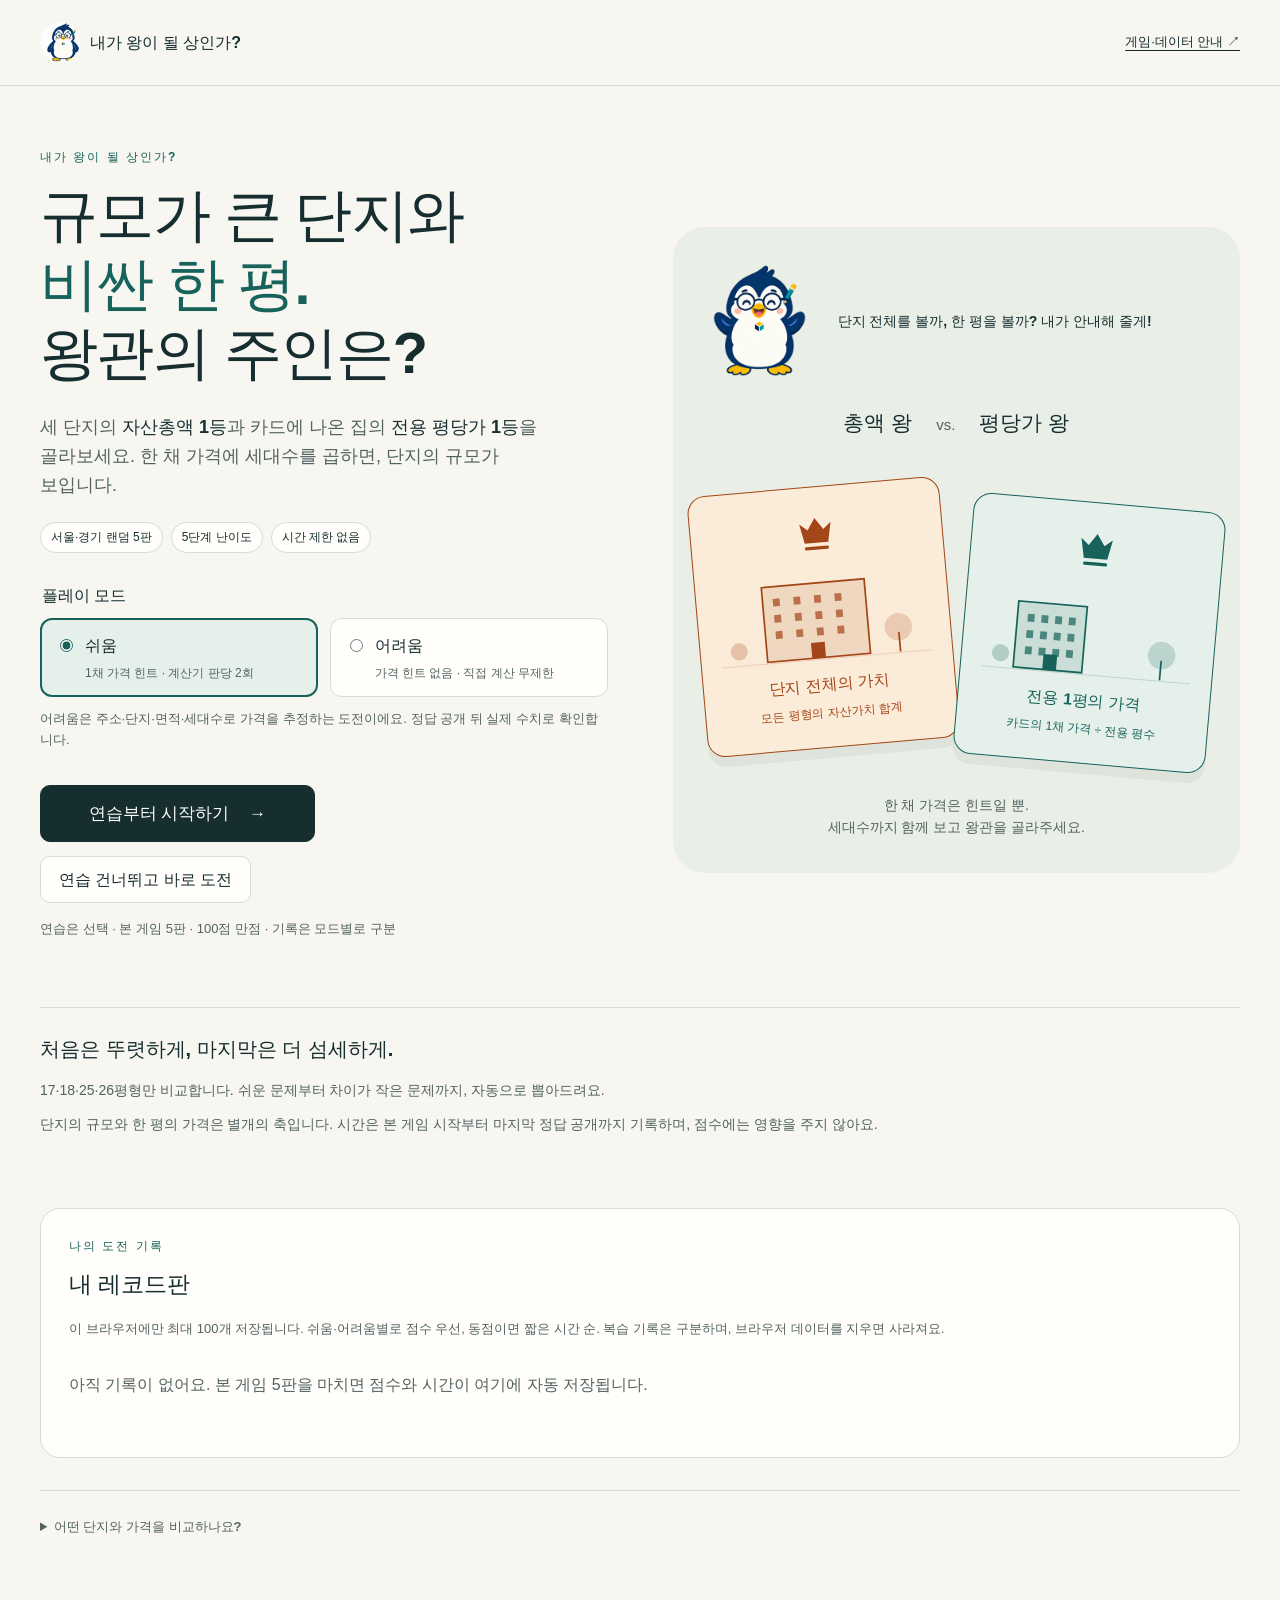
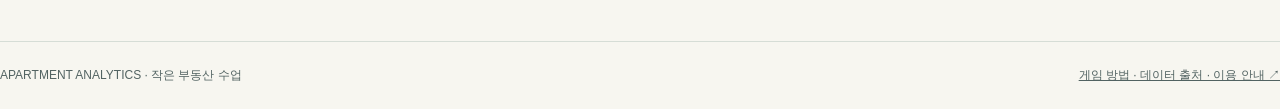
==== index.html @ 2d5c14f1 "initial commit" ====
<!doctype html>
<html lang="ko">
<head>
  <meta charset="UTF-8">
  <meta name="viewport" content="width=device-width, initial-scale=1">
  <meta name="theme-color" content="#172e31">
  <title>내가 왕이 될 상인가?</title>
  <link rel="icon" href="data:,">
  <link rel="stylesheet" href="./style.css">
</head>
<body>
  <a class="skip" href="#main">게임으로 건너뛰기</a>
  <header class="site-header"><a class="brand" href="./"><span class="brand-mascot" aria-hidden="true"></span> 내가 왕이 될 상인가?</a><a class="guide-link" href="./about.html" target="_blank" rel="noopener">게임·데이터 안내 ↗</a></header>
  <main id="main" tabindex="-1"><p role="status">문제 팩을 확인하고 있어요…</p></main>
  <footer class="site-footer"><span>APARTMENT ANALYTICS · 작은 부동산 수업</span><a href="./about.html" target="_blank" rel="noopener">게임 방법 · 데이터 출처 · 이용 안내 ↗</a></footer>
  <noscript>이 게임에는 JavaScript가 필요합니다.</noscript>
  <script type="module" src="./app.mjs"></script>
</body>
</html>
---- style.css ----
:root{--ink:#172e31;--muted:#526362;--paper:#f7f6f0;--card:#fffefa;--line:#d6ddd6;--orange:#a44718;--orange-bg:#fbecd9;--teal:#17635b;--teal-bg:#e4f0e9;--focus:#165cba;--wrong:#9e321e;--radius:18px;font-family:Arial,"Apple SD Gothic Neo","Malgun Gothic",sans-serif;color:var(--ink);background:var(--paper);font-synthesis:none}
*{box-sizing:border-box}body{margin:0;font-size:16px;line-height:1.6}button,input,select{font:inherit}button,a,input,select{touch-action:manipulation}button{cursor:pointer;border:1px solid var(--line);background:var(--card);color:var(--ink);min-height:46px;padding:10px 18px;border-radius:10px;font-weight:700;transition:background .16s,border-color .16s}button:hover:not(:disabled){background:#e9ede5;border-color:var(--ink)}button:disabled{cursor:default;background:#e6e9e3;color:#65706a}a{color:inherit}button:focus-visible,a:focus-visible,input:focus-visible,select:focus-visible,summary:focus-visible,[tabindex]:focus-visible{outline:3px solid var(--focus);outline-offset:4px}h1,h2,h3,p{margin-top:0}h1,h2,h3{line-height:1.3;word-break:keep-all}h1{letter-spacing:-1.6px}h2{font-size:23px}h3{font-size:18px}p{margin-bottom:12px}strong,dd,.final-score{font-variant-numeric:tabular-nums}.small{font-size:13px;color:var(--muted);line-height:1.6}.eyebrow{font-size:12px;letter-spacing:2px;font-weight:800;color:var(--teal);margin-bottom:14px}.skip{position:absolute;top:-100px;left:16px;z-index:5;background:var(--card);padding:12px}.skip:focus{top:10px}.site-header{max-width:1440px;margin:auto;padding:22px 40px;border-bottom:1px solid var(--line);display:flex;align-items:center;justify-content:space-between}.brand{display:flex;align-items:center;gap:10px;font-weight:800;text-decoration:none}.brand-mark{display:grid;place-items:center;width:34px;height:34px;background:var(--ink);color:var(--card);border-radius:9px}.edition{font-size:12px;letter-spacing:1.5px;color:var(--muted);font-weight:400}.header-note{color:var(--muted);font-size:13px}main{max-width:1360px;margin:0 auto;padding:40px}.site-footer{max-width:1280px;margin:30px auto 0;padding:24px 0;border-top:1px solid var(--line);display:flex;justify-content:space-between;color:var(--muted);font-size:12px;gap:16px}.primary{background:var(--ink);color:var(--card);border-color:var(--ink);padding:14px 24px}.primary:hover:not(:disabled){background:#295251;color:white}.primary span{margin-left:15px}.intro{display:grid;grid-template-columns:1fr 1fr;align-items:center;gap:65px;padding:22px 0 55px}.intro h1{font-size:clamp(38px,4.5vw,62px);line-height:1.2;margin-bottom:25px}.intro h1 span,.summary h1 span{color:var(--teal)}.lead{font-size:18px;max-width:520px;color:var(--muted);word-break:keep-all}.lead strong{color:var(--ink)}.pills{display:flex;gap:8px;flex-wrap:wrap;margin:22px 0 30px}.pills span{border:1px solid var(--line);border-radius:99px;font-size:12px;padding:5px 10px;background:var(--card)}.start{font-size:17px;margin-bottom:12px;min-width:275px}.intro-art{padding:32px 24px 22px;background:#e9eee6;border-radius:32px;text-align:center;position:relative}.art-heading{font-weight:800;font-size:21px}.art-heading span{padding:0 18px;color:var(--muted);font-size:15px;font-weight:400}.demo-cards{display:flex;gap:14px;align-items:center;margin:30px 0}.demo{flex:1;min-width:0;border-radius:18px;padding:24px 5px;box-shadow:0 10px 0 #172e310d}.demo:first-child{transform:rotate(-5deg)}.demo:last-child{transform:rotate(5deg);margin-top:32px}.total{--accent:var(--orange);--tint:var(--orange-bg)}.unit{--accent:var(--teal);--tint:var(--teal-bg)}.demo{background:var(--tint);color:var(--accent);border:1px solid currentColor}.crown{display:inline-flex;width:26px;height:26px;color:var(--accent)}.demo .crown{width:42px;height:42px}.crown svg{width:100%;height:100%}.demo b,.demo>span:not(.crown){display:block}.demo>span:not(.crown){font-size:12px;margin-top:6px}.house-art{width:100%;display:block}.intro-art>p{font-size:14px;color:var(--muted)}.intro-bottom{display:grid;grid-template-columns:1fr 370px;gap:32px;border-top:1px solid var(--line);padding:28px 0}.intro-bottom h2{font-size:20px}.intro-bottom p{font-size:14px;color:var(--muted)}label{cursor:pointer}.seed-row{display:flex;gap:8px}.seed-row input{width:100%;min-width:0}#seed-form label{display:block;font-size:14px;margin-bottom:8px}#seed-form label span{margin-left:12px}#seed-status{min-height:22px;margin:4px 0 0}.source{font-size:13px;color:var(--muted);border-top:1px solid var(--line);padding:18px 0}.source p{max-width:950px;margin:12px 0}.source summary,.round-review summary{cursor:pointer;min-height:44px;padding:8px 0;font-weight:700}.round-top{display:flex;justify-content:space-between;gap:24px;margin-bottom:22px}.round-top h1{font-size:30px;letter-spacing:-1px;margin-bottom:12px}.round-top .eyebrow{margin-bottom:8px}.round-top p:not(.eyebrow){color:var(--muted);font-size:14px}.basis{background:white;border:1px solid var(--line);padding:4px 8px;margin-left:8px;border-radius:6px;font-size:12px;white-space:nowrap}.progress-info{text-align:right;flex:none}.progress-info strong{display:block;font-size:25px}.progress-info>span{font-size:13px;color:var(--muted)}.progress-dots{display:flex;gap:5px;margin-top:10px}.progress-dots i{height:5px;width:24px;background:#d6ded6;border-radius:5px}.progress-dots i.filled{background:var(--teal)}.workspace{display:grid;grid-template-columns:minmax(0,1fr) 280px;align-items:start;gap:24px}.play-area{min-width:0}.steps{display:flex;gap:10px;font-size:12px;color:var(--muted);margin-bottom:20px}.steps span{padding:5px 12px;border:1px solid var(--line);border-radius:99px}.steps [aria-current]{color:var(--card);background:var(--ink);border-color:var(--ink)}.practice-note{padding:12px 16px;border-left:3px solid var(--teal);background:var(--teal-bg);font-size:14px;margin-bottom:20px}.cards{display:grid;grid-template-columns:repeat(3,minmax(0,1fr));gap:14px}.home-card{border:1px solid var(--line);border-radius:var(--radius);overflow:hidden;background:var(--card)}.home-art{position:relative;height:112px;overflow:hidden;background:#eceee5;color:#607052}.tone-1{background:#e6eeee;color:#4b6b6a}.tone-2{background:#f2e9dd;color:#7c664b}.home-art .house-art{height:112px}.letter{position:absolute;top:12px;left:14px;display:grid;place-items:center;width:28px;height:28px;background:var(--card);border-radius:8px;font-weight:800;font-size:14px;color:var(--ink)}.home-body{padding:18px}.address{font-size:12px;color:var(--muted);margin-bottom:5px}.home-body h3{font-size:16px;min-height:42px;margin-bottom:7px;overflow-wrap:anywhere}.metadata{font-size:11px;min-height:35px;margin:0}.home-body dl{margin:14px 0 0;padding-top:14px;border-top:1px solid var(--line)}dt{font-size:12px;color:var(--muted)}dd{margin:0;font-weight:800;font-size:23px;letter-spacing:-.8px;overflow-wrap:anywhere}.area-line{display:flex;align-items:center;justify-content:space-between;gap:8px;margin-top:12px}.area-line dd{font-size:17px;letter-spacing:-.5px}.home-body>p.small{font-size:11px;text-align:right;margin:2px 0 18px}.load-calc{width:100%;padding:8px 3px;font-size:12px;min-height:44px;background:transparent;border-color:var(--line)}.load-calc span{margin-left:6px}.answer-section{margin-top:25px}.choice-group{border:0;padding:0;margin:0 0 23px;min-width:0}.choice-group legend{display:flex;align-items:center;gap:8px;font-size:18px;font-weight:800;padding:0;color:var(--accent)}.points{font-weight:400;color:var(--muted);font-size:12px;margin-left:4px}.choice-group>p{font-size:13px;color:var(--muted);margin:5px 0 9px}.choice-options{display:grid;grid-template-columns:repeat(3,minmax(0,1fr));gap:10px}.choice-options label{position:relative}.choice-options input{position:absolute;opacity:0;width:1px;height:1px}.choice-options label>span{display:block;border:1px solid #82918a;border-radius:10px;background:var(--card);padding:10px 12px;font-weight:800;min-height:66px}.choice-options small{display:block;font-size:11px;font-weight:400;white-space:nowrap;overflow:hidden;text-overflow:ellipsis}.choice-options input:checked+span{border:2px solid var(--accent);background:var(--tint);color:var(--accent);padding:9px 11px}.choice-options input:checked+span:after{content:'선택됨';position:absolute;right:10px;top:12px;font-size:10px}.choice-options input:focus-visible+span{outline:3px solid var(--focus);outline-offset:4px}.choice-options input:disabled+span{cursor:default}.choice-options label:hover:has(input:not(:disabled))>span{background:var(--tint)}.reason-group{padding:18px;border:1px solid var(--line);border-radius:12px;margin:0 0 24px;background:var(--card);min-width:0}.reason-group legend{font-size:15px;font-weight:700}.reason-group label{display:flex;align-items:center;gap:10px;min-height:46px;padding:8px;border-radius:8px;font-size:14px}.reason-group label:has(input:checked){background:var(--teal-bg)}.reason-group input{accent-color:var(--teal);width:18px;height:18px;flex:none}.action-bar{display:flex;align-items:center;justify-content:space-between;gap:16px;border-top:1px solid var(--line);padding-top:20px}.action-bar p{margin:0;font-size:13px;max-width:320px}.action-bar button{flex:none}.calculator{background:#edf1e9;border:1px solid #cad3c5;border-radius:var(--radius);padding:22px;position:sticky;top:20px}.calc-head{display:flex;justify-content:space-between;gap:8px;align-items:start}.calc-head .eyebrow{font-size:9px;letter-spacing:1.5px}.free{font-size:10px;padding:2px 6px;background:white;border-radius:4px;white-space:nowrap;color:var(--teal)}.calculator h2{font-size:22px;margin-bottom:10px}.calculator>p{font-size:13px;color:var(--muted)}#calc-form{margin-top:20px}#calc-form label{font-size:12px;font-weight:700;display:block;margin-bottom:6px}.input-row{display:flex;gap:6px}input:not([type=radio]),select{background:var(--card);border:1px solid #849187;border-radius:8px;color:var(--ink);padding:10px;min-height:46px}#calc-form input{width:100%;min-width:0;font-variant-numeric:tabular-nums;font-size:16px}.input-row select{width:76px;flex:none;font-size:13px;padding:7px}.divide{text-align:center;color:var(--muted);line-height:1.2;margin:8px 0;font-size:22px}.calc-button{background:var(--card);width:100%;margin:16px 0 12px}output{display:block;font-size:12px;min-height:74px;background:var(--card);border-radius:8px;padding:12px;overflow-wrap:anywhere}output strong{display:block;font-size:19px;color:var(--teal)}output small{font-size:11px}output span{display:block;margin-top:5px;font-size:11px}.formula{display:flex;flex-direction:column;gap:4px;font-size:11px;margin:18px 0;padding-top:18px;border-top:1px solid #c8d2c3}.calculator>p.small{font-size:11px;margin-bottom:0}.keyboard-note{font-size:12px;color:var(--muted);margin:25px 0}.result{background:var(--card);border:1px solid var(--line);padding:24px;border-radius:var(--radius);margin-bottom:24px}.result-heading{display:flex;align-items:center;justify-content:space-between;gap:15px}.result-heading .eyebrow{margin-bottom:8px}.result-heading h2{font-size:22px}.round-score{font-size:32px;color:var(--teal);white-space:nowrap}.round-score small{font-size:12px;color:var(--muted);font-weight:400}.explanation{background:var(--teal-bg);padding:16px;border-radius:8px;font-size:16px;font-weight:700;word-break:keep-all}.result-table-wrap{overflow:auto;margin:20px 0 8px}table{width:100%;border-collapse:collapse;font-size:13px}caption{text-align:left;font-size:12px;color:var(--muted);margin-bottom:10px}th,td{text-align:right;padding:12px 8px;border-bottom:1px solid var(--line);vertical-align:top;font-variant-numeric:tabular-nums}th{font-size:11px}th:first-child{text-align:left;max-width:150px}thead{background:var(--paper)}.winner{display:block;color:var(--accent);background:var(--tint);border-radius:5px;padding:3px 5px;font-weight:700;font-size:11px;white-space:nowrap;margin-top:6px}.score-line{display:grid;grid-template-columns:90px 95px 1fr;gap:8px;font-size:12px;padding:10px 0;border-bottom:1px solid var(--line)}.good{color:var(--teal)}.wrong{color:var(--wrong)}.reason-answer{font-size:13px;margin-top:14px}.learning{background:var(--orange-bg);padding:16px;border-radius:10px;margin-top:20px;font-size:13px}.learning h3{font-size:16px}.learning p:last-child{margin-bottom:0}.learning.success{background:var(--teal-bg)}.summary{max-width:900px;margin:25px auto 60px}.summary>h1{font-size:44px;letter-spacing:-1px}.summary .lead{max-width:none}.final-score{font-size:76px;font-weight:800;margin:26px 0;color:var(--teal);line-height:1.2;letter-spacing:-3px}.final-score>span{font-size:26px;font-weight:400;letter-spacing:0;color:var(--muted)}.stats{display:grid;grid-template-columns:repeat(3,1fr);gap:16px;margin-bottom:18px}.stats>div{padding:24px;border:1px solid var(--line);border-radius:14px;background:var(--card)}.stats span{display:block;color:var(--muted);font-size:13px}.stats strong{font-size:30px}.stats small{font-size:13px;font-weight:400}.review-box{background:var(--card);border:1px solid var(--line);padding:26px;margin:30px 0;border-radius:18px}.review-item{display:flex;gap:15px;padding:18px 0;border-bottom:1px solid var(--line)}.review-count{display:grid;place-items:center;flex:none;width:42px;height:42px;background:var(--orange-bg);color:var(--orange);font-size:13px;font-weight:700;border-radius:50%}.review-item h3{font-size:16px;margin-bottom:8px}.review-item p{font-size:14px;color:var(--muted);margin:0}.summary-actions{display:flex;gap:10px;flex-wrap:wrap;margin-top:25px}.review-box>p.small{margin-top:15px}.round-review{margin-bottom:25px}.round-review p{font-size:13px}
@media(min-width:1500px){main{padding-top:50px}.intro{padding-top:45px;padding-bottom:75px}}
@media(max-width:1100px){main{padding:30px 24px}.site-header{padding:18px 24px}.workspace{grid-template-columns:minmax(0,1fr) 250px;gap:18px}.home-body{padding:13px}dd{font-size:20px}.area-line{display:block}.intro{gap:30px}.site-footer{margin:30px 24px 0}.choice-options small{max-width:110px}.calculator{padding:17px}.action-bar{flex-direction:column;align-items:stretch}.action-bar p{max-width:none}.intro-art{padding:25px 15px}.demo b{font-size:14px}}
@media(max-width:850px){.intro{grid-template-columns:1fr;gap:36px}.intro-copy{max-width:580px}.intro-art{max-width:560px;width:100%;margin:auto}.intro h1{font-size:48px}.intro-bottom{grid-template-columns:1fr}.workspace{grid-template-columns:1fr}.calculator{position:static}.calculator form{display:grid;grid-template-columns:1fr 1fr;column-gap:20px}#calc-form label{grid-row:1}.input-row{grid-row:2}.divide{display:none}.calc-button{grid-column:1}output{grid-column:2;margin-top:16px}#calc-form label[for=calc-area]{grid-column:2}.formula{margin-bottom:10px}.area-line{display:flex}.action-bar{flex-direction:row;align-items:center}.home-body{padding:16px}.choice-options small{max-width:none}.site-footer{flex-direction:column}.progress-dots i{width:17px}}
@media(max-width:560px){main{padding:26px 16px}.site-header{padding:16px}.header-note{display:none}.intro{padding-top:0;gap:28px}.intro h1{font-size:42px}.lead{font-size:16px}.intro-art{padding:22px 14px}.demo{padding:20px 4px}.demo-cards{gap:12px;margin-top:18px}.intro-bottom{gap:16px}.round-top{gap:10px}.round-top h1{font-size:24px}.round-top p:not(.eyebrow){font-size:12px}.basis{display:block;width:fit-content;margin:8px 0 0}.progress-info strong{font-size:20px}.progress-info>span{font-size:11px}.progress-dots i{width:10px}.steps{gap:6px}.steps span{padding:5px 9px;font-size:11px}.cards{grid-template-columns:1fr;gap:12px}.home-card{display:grid;grid-template-columns:85px minmax(0,1fr)}.home-art{height:100%}.home-art .house-art{position:absolute;width:185px;max-width:none;left:-30px;top:60px}.letter{top:16px;left:18px}.home-body{padding:14px 16px}.home-body h3{min-height:0;font-size:17px;margin-bottom:6px}.metadata{min-height:0}.home-body dl{margin-top:8px;padding-top:8px;display:flex;gap:14px;align-items:end;justify-content:space-between}.area-line{display:block;margin:0}.area-line dd{font-size:16px}dd{font-size:21px}.home-body>p.small{margin-bottom:8px}.load-calc{min-height:44px;padding:6px}.choice-options{gap:8px}.choice-options label>span{padding:9px;min-height:69px}.choice-options input:checked+span{padding:8px}.choice-options small{white-space:normal;font-size:10px;line-height:1.4;margin-top:5px;max-width:none}.choice-options input:checked+span:after{font-size:9px;right:6px;top:12px}.choice-group legend{font-size:17px}.reason-group{padding:12px}.reason-group label{font-size:13px}.action-bar{flex-direction:column;align-items:stretch}.result{padding:16px}.result-heading{align-items:start}.result-heading h2{font-size:18px}.round-score{font-size:25px}.round-score small{display:block}.explanation{font-size:14px}table{min-width:470px}.score-line{grid-template-columns:85px 1fr}.score-line>span:last-child{grid-column:1/-1}.calculator form{display:block}.divide{display:block}#calc-form label[for=calc-area]{margin-top:12px}output{margin-top:0}.summary{margin-top:5px}.summary>h1{font-size:31px}.final-score{font-size:65px}.stats{gap:8px}.stats>div{padding:14px 9px}.stats span{font-size:11px}.stats strong{font-size:23px}.stats small{display:block}.review-box{padding:18px}.summary-actions{flex-direction:column}.review-item h3{font-size:15px}.site-footer{margin:16px}.keyboard-note{font-size:11px}}
.seed-row button{flex:none;white-space:nowrap}
@media(prefers-reduced-motion:reduce){*{transition:none!important;scroll-behavior:auto!important}}
/* Complex-scale clues and the two-operation workspace. */
.household-hint{display:flex;align-items:center;justify-content:space-between;gap:8px;padding:10px 12px;margin:10px 0;background:var(--orange-bg);border-radius:8px;color:var(--orange)}
.household-hint span{font-size:12px}.household-hint strong{font-size:19px;font-variant-numeric:tabular-nums}
.home-body .metadata{min-height:0;text-align:left;margin:0 0 8px;font-size:12px}
.intro-bottom{grid-template-columns:1fr}.stats{grid-template-columns:repeat(2,1fr)}
.calculator form{display:block}#calc-form label{margin-top:14px}.calculator output hr{border:0;border-top:1px solid var(--line);margin:12px 0}
.asset-evidence{margin:20px 0;border:1px solid var(--line);padding:12px;border-radius:8px}.asset-evidence summary{cursor:pointer;min-height:44px;font-size:13px;font-weight:700}.asset-evidence h3{margin-top:20px;font-size:15px}.result-table-wrap table{min-width:570px}
@media(max-width:560px){.household-hint{padding:8px;margin:8px 0}.household-hint strong{font-size:17px}.home-body dl{display:block}.area-line{display:flex;margin-top:8px}.result-table-wrap table{min-width:570px}}
.brand-mascot{width:40px;height:40px;flex:none;border-radius:50%;background:white url('./assets/turnaround.png') 0 0 / 300% 200% no-repeat}
.mascot-guide{display:flex;align-items:center;gap:16px;padding:12px 18px;background:var(--teal-bg);border-radius:16px;margin:18px 0;color:var(--ink)}
.mascot-guide p{margin:0;line-height:1.65;font-size:14px;font-weight:600;text-align:left;word-break:keep-all}.mascot-guide img,.mascot-sprite{width:88px;height:88px;object-fit:contain;flex:none}.mascot-sprite{display:block;background:white url('./assets/turnaround.png') 0 0 / 300% 200% no-repeat;border-radius:14px}
.intro-art>.mascot-guide{margin:0 0 22px;background:transparent;padding:0}.intro-art>.mascot-guide img{width:125px;height:125px}.skip-practice{display:block;margin:2px 0 16px}.calc-quota{padding:10px 12px!important;border:1px solid #b6cbb7;border-radius:8px;background:white;color:var(--teal)!important}.calc-quota strong{display:block;font-size:24px;font-variant-numeric:tabular-nums}
.record-board{border:1px solid var(--line);background:var(--card);padding:28px;border-radius:20px;margin:32px 0}.record-heading{display:flex;align-items:center;justify-content:space-between;gap:16px}.record-heading>p{font-size:13px;max-width:300px}.record-heading strong{display:block}.record-board label{display:block;font-size:14px;font-weight:700;margin:16px 0 8px}.record-board select,.record-board textarea{width:100%;max-width:100%;border:1px solid #849187;border-radius:8px;padding:12px;font:inherit;background:var(--card)}.record-preview{display:flex;align-items:center;gap:24px;background:var(--teal-bg);border-radius:14px;margin:20px 0;padding:24px}.record-preview img{width:150px;height:150px;object-fit:contain}.record-preview p{margin:4px 0;font-size:15px}.record-preview strong{font-size:46px;color:var(--teal)}.record-preview small{font-size:18px}.record-actions{display:flex;flex-wrap:wrap;gap:12px}#share-status{font-size:13px;margin:14px 0 0}.storage-warning{background:var(--orange-bg);padding:12px;border-radius:8px;font-size:13px}.empty-records{padding:20px 0;color:var(--muted)}.finish-time{font-size:20px}.finish-time strong{color:var(--teal);font-variant-numeric:tabular-nums}
@media(max-width:560px){.brand{font-size:16px}.mascot-guide{gap:10px;padding:12px}.mascot-guide img,.mascot-sprite{width:64px;height:64px}.mascot-guide p{font-size:12px}.intro-art>.mascot-guide img{width:100px;height:100px}.record-board{padding:18px}.record-heading{display:block}.record-preview{gap:12px;padding:14px}.record-preview img{width:95px;height:110px}.record-preview p{font-size:12px}.record-preview strong{font-size:38px}.record-preview small{font-size:14px}.record-actions{flex-direction:column}.record-board select{font-size:13px}.intro h1{font-size:40px}}
/* Mode choice stays keyboard-accessible; hard records have a distinct midnight/gold finish. */
.mode-picker{border:0;padding:0;margin:22px 0}.mode-picker legend{font-weight:800;margin-bottom:10px}.mode-picker>div{display:grid;grid-template-columns:1fr 1fr;gap:12px}.mode-picker label{display:flex;align-items:flex-start;gap:9px;cursor:pointer;padding:14px;border:1px solid var(--line);border-radius:12px;background:var(--card)}.mode-picker label:has(input:checked){border:2px solid var(--teal);padding:13px;background:var(--teal-bg)}.mode-picker input{margin-top:6px;accent-color:var(--teal)}.mode-picker strong,.mode-picker small{display:block}.mode-picker small{font-size:12px;line-height:1.5;color:var(--muted);margin-top:5px}.mode-picker>p{margin:12px 0}.mode-label{font-weight:800;color:var(--teal);margin-bottom:8px;font-size:13px}.hard-record{position:relative;background:radial-gradient(circle at 14% 30%,#65529366,transparent 42%),linear-gradient(125deg,#111b3d,#34225d 55%,#123c4b);border:2px solid #caaa61;box-shadow:inset 0 0 0 5px #ffffff0a;color:#fff4d6}.hard-record strong,.hard-record small{color:#ffdb7d}.hard-record p,.hard-record .small{color:#e0dfed}main[data-game-mode=hard] .mode-label{color:#654392}main[data-game-mode=hard] .price-hint{font-size:22px;color:#654392}main[data-game-mode=hard] .calc-quota{background:#f2eef8;color:#55347a!important;border-color:#b8a5cf}.record-heading{flex-wrap:wrap}.record-heading>div{margin-right:auto}.record-heading>p{margin:0 0 12px}
@media(max-width:560px){.mode-picker>div{grid-template-columns:1fr}.mode-picker label{min-height:76px}.intro h1{font-size:36px}.hard-record{box-shadow:inset 0 0 0 3px #ffffff0a}}

.guide-link{font-size:13px;padding:10px 0;text-underline-offset:4px;white-space:nowrap}.site-header{gap:12px;flex-wrap:wrap}
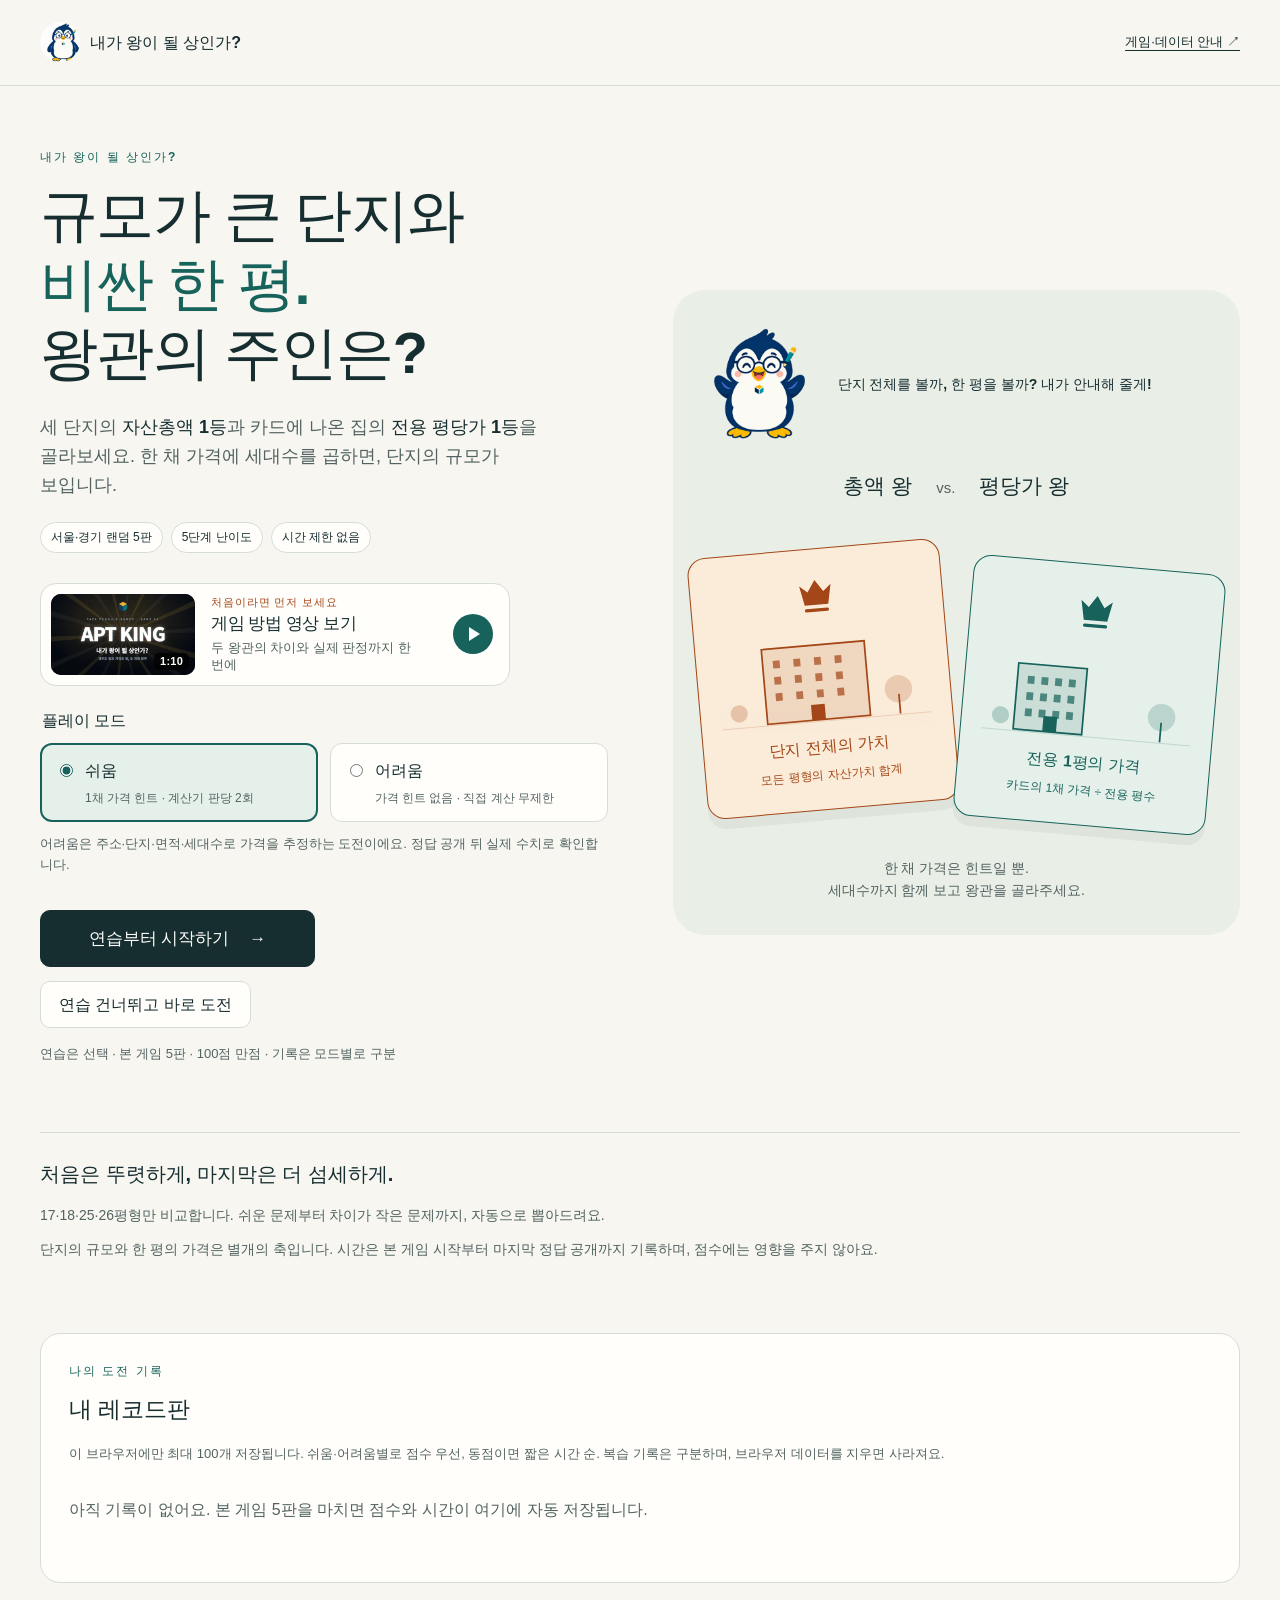
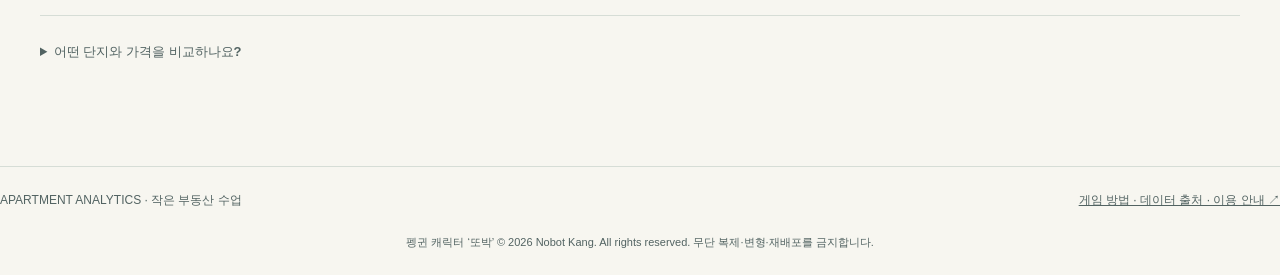
==== commit 506c599e: "update video" ====
--- a/index.html
+++ b/index.html
@@ -12,7 +12,8 @@
   <a class="skip" href="#main">게임으로 건너뛰기</a>
   <header class="site-header"><a class="brand" href="./"><span class="brand-mascot" aria-hidden="true"></span> 내가 왕이 될 상인가?</a><a class="guide-link" href="./about.html" target="_blank" rel="noopener">게임·데이터 안내 ↗</a></header>
   <main id="main" tabindex="-1"><p role="status">문제 팩을 확인하고 있어요…</p></main>
-  <footer class="site-footer"><span>APARTMENT ANALYTICS · 작은 부동산 수업</span><a href="./about.html" target="_blank" rel="noopener">게임 방법 · 데이터 출처 · 이용 안내 ↗</a></footer>
+  <footer class="site-footer"><span>APARTMENT ANALYTICS · 작은 부동산 수업</span><a href="./about.html" target="_blank" rel="noopener">게임 방법 · 데이터 출처 · 이용 안내 ↗</a></footer><p class="rights"><span>펭귄 캐릭터 ‘또박’ © 2026 Nobot Kang. All rights reserved.</span> <span>무단 복제·변형·재배포를 금지합니다.</span></p>
+  <dialog id="rules-video" class="rules-dialog" aria-labelledby="rules-video-title"><div class="rules-head"><h2 id="rules-video-title">게임 방법 영상<span>1분 10초 · 한국어 음성·자막</span></h2><form method="dialog"><button class="rules-close" value="close" aria-label="영상 닫기">×</button></form></div><video controls playsinline preload="none" poster="./assets/rules-video.jpg" width="1280" height="720"><source src="./assets/rules-video.mp4" type="video/mp4"><a href="./assets/rules-video.mp4">영상 파일로 보기</a></video><form method="dialog" class="rules-foot"><p>예시 단지의 가격과 총액은 게임 데이터의 모델 추정치입니다.<br><small>펭귄 캐릭터 ‘또박’ © 2026 Nobot Kang. All rights reserved.</small></p><button class="rules-go" value="play">이해했어요, 게임하러 가기 <span aria-hidden="true">→</span></button></form></dialog>
   <noscript>이 게임에는 JavaScript가 필요합니다.</noscript>
   <script type="module" src="./app.mjs"></script>
 </body>
--- a/style.css
+++ b/style.css
@@ -1,5 +1,5 @@
 :root{--ink:#172e31;--muted:#526362;--paper:#f7f6f0;--card:#fffefa;--line:#d6ddd6;--orange:#a44718;--orange-bg:#fbecd9;--teal:#17635b;--teal-bg:#e4f0e9;--focus:#165cba;--wrong:#9e321e;--radius:18px;font-family:Arial,"Apple SD Gothic Neo","Malgun Gothic",sans-serif;color:var(--ink);background:var(--paper);font-synthesis:none}
-*{box-sizing:border-box}body{margin:0;font-size:16px;line-height:1.6}button,input,select{font:inherit}button,a,input,select{touch-action:manipulation}button{cursor:pointer;border:1px solid var(--line);background:var(--card);color:var(--ink);min-height:46px;padding:10px 18px;border-radius:10px;font-weight:700;transition:background .16s,border-color .16s}button:hover:not(:disabled){background:#e9ede5;border-color:var(--ink)}button:disabled{cursor:default;background:#e6e9e3;color:#65706a}a{color:inherit}button:focus-visible,a:focus-visible,input:focus-visible,select:focus-visible,summary:focus-visible,[tabindex]:focus-visible{outline:3px solid var(--focus);outline-offset:4px}h1,h2,h3,p{margin-top:0}h1,h2,h3{line-height:1.3;word-break:keep-all}h1{letter-spacing:-1.6px}h2{font-size:23px}h3{font-size:18px}p{margin-bottom:12px}strong,dd,.final-score{font-variant-numeric:tabular-nums}.small{font-size:13px;color:var(--muted);line-height:1.6}.eyebrow{font-size:12px;letter-spacing:2px;font-weight:800;color:var(--teal);margin-bottom:14px}.skip{position:absolute;top:-100px;left:16px;z-index:5;background:var(--card);padding:12px}.skip:focus{top:10px}.site-header{max-width:1440px;margin:auto;padding:22px 40px;border-bottom:1px solid var(--line);display:flex;align-items:center;justify-content:space-between}.brand{display:flex;align-items:center;gap:10px;font-weight:800;text-decoration:none}.brand-mark{display:grid;place-items:center;width:34px;height:34px;background:var(--ink);color:var(--card);border-radius:9px}.edition{font-size:12px;letter-spacing:1.5px;color:var(--muted);font-weight:400}.header-note{color:var(--muted);font-size:13px}main{max-width:1360px;margin:0 auto;padding:40px}.site-footer{max-width:1280px;margin:30px auto 0;padding:24px 0;border-top:1px solid var(--line);display:flex;justify-content:space-between;color:var(--muted);font-size:12px;gap:16px}.primary{background:var(--ink);color:var(--card);border-color:var(--ink);padding:14px 24px}.primary:hover:not(:disabled){background:#295251;color:white}.primary span{margin-left:15px}.intro{display:grid;grid-template-columns:1fr 1fr;align-items:center;gap:65px;padding:22px 0 55px}.intro h1{font-size:clamp(38px,4.5vw,62px);line-height:1.2;margin-bottom:25px}.intro h1 span,.summary h1 span{color:var(--teal)}.lead{font-size:18px;max-width:520px;color:var(--muted);word-break:keep-all}.lead strong{color:var(--ink)}.pills{display:flex;gap:8px;flex-wrap:wrap;margin:22px 0 30px}.pills span{border:1px solid var(--line);border-radius:99px;font-size:12px;padding:5px 10px;background:var(--card)}.start{font-size:17px;margin-bottom:12px;min-width:275px}.intro-art{padding:32px 24px 22px;background:#e9eee6;border-radius:32px;text-align:center;position:relative}.art-heading{font-weight:800;font-size:21px}.art-heading span{padding:0 18px;color:var(--muted);font-size:15px;font-weight:400}.demo-cards{display:flex;gap:14px;align-items:center;margin:30px 0}.demo{flex:1;min-width:0;border-radius:18px;padding:24px 5px;box-shadow:0 10px 0 #172e310d}.demo:first-child{transform:rotate(-5deg)}.demo:last-child{transform:rotate(5deg);margin-top:32px}.total{--accent:var(--orange);--tint:var(--orange-bg)}.unit{--accent:var(--teal);--tint:var(--teal-bg)}.demo{background:var(--tint);color:var(--accent);border:1px solid currentColor}.crown{display:inline-flex;width:26px;height:26px;color:var(--accent)}.demo .crown{width:42px;height:42px}.crown svg{width:100%;height:100%}.demo b,.demo>span:not(.crown){display:block}.demo>span:not(.crown){font-size:12px;margin-top:6px}.house-art{width:100%;display:block}.intro-art>p{font-size:14px;color:var(--muted)}.intro-bottom{display:grid;grid-template-columns:1fr 370px;gap:32px;border-top:1px solid var(--line);padding:28px 0}.intro-bottom h2{font-size:20px}.intro-bottom p{font-size:14px;color:var(--muted)}label{cursor:pointer}.seed-row{display:flex;gap:8px}.seed-row input{width:100%;min-width:0}#seed-form label{display:block;font-size:14px;margin-bottom:8px}#seed-form label span{margin-left:12px}#seed-status{min-height:22px;margin:4px 0 0}.source{font-size:13px;color:var(--muted);border-top:1px solid var(--line);padding:18px 0}.source p{max-width:950px;margin:12px 0}.source summary,.round-review summary{cursor:pointer;min-height:44px;padding:8px 0;font-weight:700}.round-top{display:flex;justify-content:space-between;gap:24px;margin-bottom:22px}.round-top h1{font-size:30px;letter-spacing:-1px;margin-bottom:12px}.round-top .eyebrow{margin-bottom:8px}.round-top p:not(.eyebrow){color:var(--muted);font-size:14px}.basis{background:white;border:1px solid var(--line);padding:4px 8px;margin-left:8px;border-radius:6px;font-size:12px;white-space:nowrap}.progress-info{text-align:right;flex:none}.progress-info strong{display:block;font-size:25px}.progress-info>span{font-size:13px;color:var(--muted)}.progress-dots{display:flex;gap:5px;margin-top:10px}.progress-dots i{height:5px;width:24px;background:#d6ded6;border-radius:5px}.progress-dots i.filled{background:var(--teal)}.workspace{display:grid;grid-template-columns:minmax(0,1fr) 280px;align-items:start;gap:24px}.play-area{min-width:0}.steps{display:flex;gap:10px;font-size:12px;color:var(--muted);margin-bottom:20px}.steps span{padding:5px 12px;border:1px solid var(--line);border-radius:99px}.steps [aria-current]{color:var(--card);background:var(--ink);border-color:var(--ink)}.practice-note{padding:12px 16px;border-left:3px solid var(--teal);background:var(--teal-bg);font-size:14px;margin-bottom:20px}.cards{display:grid;grid-template-columns:repeat(3,minmax(0,1fr));gap:14px}.home-card{border:1px solid var(--line);border-radius:var(--radius);overflow:hidden;background:var(--card)}.home-art{position:relative;height:112px;overflow:hidden;background:#eceee5;color:#607052}.tone-1{background:#e6eeee;color:#4b6b6a}.tone-2{background:#f2e9dd;color:#7c664b}.home-art .house-art{height:112px}.letter{position:absolute;top:12px;left:14px;display:grid;place-items:center;width:28px;height:28px;background:var(--card);border-radius:8px;font-weight:800;font-size:14px;color:var(--ink)}.home-body{padding:18px}.address{font-size:12px;color:var(--muted);margin-bottom:5px}.home-body h3{font-size:16px;min-height:42px;margin-bottom:7px;overflow-wrap:anywhere}.metadata{font-size:11px;min-height:35px;margin:0}.home-body dl{margin:14px 0 0;padding-top:14px;border-top:1px solid var(--line)}dt{font-size:12px;color:var(--muted)}dd{margin:0;font-weight:800;font-size:23px;letter-spacing:-.8px;overflow-wrap:anywhere}.area-line{display:flex;align-items:center;justify-content:space-between;gap:8px;margin-top:12px}.area-line dd{font-size:17px;letter-spacing:-.5px}.home-body>p.small{font-size:11px;text-align:right;margin:2px 0 18px}.load-calc{width:100%;padding:8px 3px;font-size:12px;min-height:44px;background:transparent;border-color:var(--line)}.load-calc span{margin-left:6px}.answer-section{margin-top:25px}.choice-group{border:0;padding:0;margin:0 0 23px;min-width:0}.choice-group legend{display:flex;align-items:center;gap:8px;font-size:18px;font-weight:800;padding:0;color:var(--accent)}.points{font-weight:400;color:var(--muted);font-size:12px;margin-left:4px}.choice-group>p{font-size:13px;color:var(--muted);margin:5px 0 9px}.choice-options{display:grid;grid-template-columns:repeat(3,minmax(0,1fr));gap:10px}.choice-options label{position:relative}.choice-options input{position:absolute;opacity:0;width:1px;height:1px}.choice-options label>span{display:block;border:1px solid #82918a;border-radius:10px;background:var(--card);padding:10px 12px;font-weight:800;min-height:66px}.choice-options small{display:block;font-size:11px;font-weight:400;white-space:nowrap;overflow:hidden;text-overflow:ellipsis}.choice-options input:checked+span{border:2px solid var(--accent);background:var(--tint);color:var(--accent);padding:9px 11px}.choice-options input:checked+span:after{content:'선택됨';position:absolute;right:10px;top:12px;font-size:10px}.choice-options input:focus-visible+span{outline:3px solid var(--focus);outline-offset:4px}.choice-options input:disabled+span{cursor:default}.choice-options label:hover:has(input:not(:disabled))>span{background:var(--tint)}.reason-group{padding:18px;border:1px solid var(--line);border-radius:12px;margin:0 0 24px;background:var(--card);min-width:0}.reason-group legend{font-size:15px;font-weight:700}.reason-group label{display:flex;align-items:center;gap:10px;min-height:46px;padding:8px;border-radius:8px;font-size:14px}.reason-group label:has(input:checked){background:var(--teal-bg)}.reason-group input{accent-color:var(--teal);width:18px;height:18px;flex:none}.action-bar{display:flex;align-items:center;justify-content:space-between;gap:16px;border-top:1px solid var(--line);padding-top:20px}.action-bar p{margin:0;font-size:13px;max-width:320px}.action-bar button{flex:none}.calculator{background:#edf1e9;border:1px solid #cad3c5;border-radius:var(--radius);padding:22px;position:sticky;top:20px}.calc-head{display:flex;justify-content:space-between;gap:8px;align-items:start}.calc-head .eyebrow{font-size:9px;letter-spacing:1.5px}.free{font-size:10px;padding:2px 6px;background:white;border-radius:4px;white-space:nowrap;color:var(--teal)}.calculator h2{font-size:22px;margin-bottom:10px}.calculator>p{font-size:13px;color:var(--muted)}#calc-form{margin-top:20px}#calc-form label{font-size:12px;font-weight:700;display:block;margin-bottom:6px}.input-row{display:flex;gap:6px}input:not([type=radio]),select{background:var(--card);border:1px solid #849187;border-radius:8px;color:var(--ink);padding:10px;min-height:46px}#calc-form input{width:100%;min-width:0;font-variant-numeric:tabular-nums;font-size:16px}.input-row select{width:76px;flex:none;font-size:13px;padding:7px}.divide{text-align:center;color:var(--muted);line-height:1.2;margin:8px 0;font-size:22px}.calc-button{background:var(--card);width:100%;margin:16px 0 12px}output{display:block;font-size:12px;min-height:74px;background:var(--card);border-radius:8px;padding:12px;overflow-wrap:anywhere}output strong{display:block;font-size:19px;color:var(--teal)}output small{font-size:11px}output span{display:block;margin-top:5px;font-size:11px}.formula{display:flex;flex-direction:column;gap:4px;font-size:11px;margin:18px 0;padding-top:18px;border-top:1px solid #c8d2c3}.calculator>p.small{font-size:11px;margin-bottom:0}.keyboard-note{font-size:12px;color:var(--muted);margin:25px 0}.result{background:var(--card);border:1px solid var(--line);padding:24px;border-radius:var(--radius);margin-bottom:24px}.result-heading{display:flex;align-items:center;justify-content:space-between;gap:15px}.result-heading .eyebrow{margin-bottom:8px}.result-heading h2{font-size:22px}.round-score{font-size:32px;color:var(--teal);white-space:nowrap}.round-score small{font-size:12px;color:var(--muted);font-weight:400}.explanation{background:var(--teal-bg);padding:16px;border-radius:8px;font-size:16px;font-weight:700;word-break:keep-all}.result-table-wrap{overflow:auto;margin:20px 0 8px}table{width:100%;border-collapse:collapse;font-size:13px}caption{text-align:left;font-size:12px;color:var(--muted);margin-bottom:10px}th,td{text-align:right;padding:12px 8px;border-bottom:1px solid var(--line);vertical-align:top;font-variant-numeric:tabular-nums}th{font-size:11px}th:first-child{text-align:left;max-width:150px}thead{background:var(--paper)}.winner{display:block;color:var(--accent);background:var(--tint);border-radius:5px;padding:3px 5px;font-weight:700;font-size:11px;white-space:nowrap;margin-top:6px}.score-line{display:grid;grid-template-columns:90px 95px 1fr;gap:8px;font-size:12px;padding:10px 0;border-bottom:1px solid var(--line)}.good{color:var(--teal)}.wrong{color:var(--wrong)}.reason-answer{font-size:13px;margin-top:14px}.learning{background:var(--orange-bg);padding:16px;border-radius:10px;margin-top:20px;font-size:13px}.learning h3{font-size:16px}.learning p:last-child{margin-bottom:0}.learning.success{background:var(--teal-bg)}.summary{max-width:900px;margin:25px auto 60px}.summary>h1{font-size:44px;letter-spacing:-1px}.summary .lead{max-width:none}.final-score{font-size:76px;font-weight:800;margin:26px 0;color:var(--teal);line-height:1.2;letter-spacing:-3px}.final-score>span{font-size:26px;font-weight:400;letter-spacing:0;color:var(--muted)}.stats{display:grid;grid-template-columns:repeat(3,1fr);gap:16px;margin-bottom:18px}.stats>div{padding:24px;border:1px solid var(--line);border-radius:14px;background:var(--card)}.stats span{display:block;color:var(--muted);font-size:13px}.stats strong{font-size:30px}.stats small{font-size:13px;font-weight:400}.review-box{background:var(--card);border:1px solid var(--line);padding:26px;margin:30px 0;border-radius:18px}.review-item{display:flex;gap:15px;padding:18px 0;border-bottom:1px solid var(--line)}.review-count{display:grid;place-items:center;flex:none;width:42px;height:42px;background:var(--orange-bg);color:var(--orange);font-size:13px;font-weight:700;border-radius:50%}.review-item h3{font-size:16px;margin-bottom:8px}.review-item p{font-size:14px;color:var(--muted);margin:0}.summary-actions{display:flex;gap:10px;flex-wrap:wrap;margin-top:25px}.review-box>p.small{margin-top:15px}.round-review{margin-bottom:25px}.round-review p{font-size:13px}
+*{box-sizing:border-box}body{margin:0;font-size:16px;line-height:1.6}button,input,select{font:inherit}button,a,input,select{touch-action:manipulation}button{cursor:pointer;border:1px solid var(--line);background:var(--card);color:var(--ink);min-height:46px;padding:10px 18px;border-radius:10px;font-weight:700;transition:background .16s,border-color .16s}button:hover:not(:disabled){background:#e9ede5;border-color:var(--ink)}button:disabled{cursor:default;background:#e6e9e3;color:#65706a}a{color:inherit}button:focus-visible,a:focus-visible,input:focus-visible,select:focus-visible,summary:focus-visible,[tabindex]:focus-visible{outline:3px solid var(--focus);outline-offset:4px}h1,h2,h3,p{margin-top:0}h1,h2,h3{line-height:1.3;word-break:keep-all}h1{letter-spacing:-1.6px}h2{font-size:23px}h3{font-size:18px}p{margin-bottom:12px}strong,dd,.final-score{font-variant-numeric:tabular-nums}.small{font-size:13px;color:var(--muted);line-height:1.6}.eyebrow{font-size:12px;letter-spacing:2px;font-weight:800;color:var(--teal);margin-bottom:14px}.skip{position:absolute;top:-100px;left:16px;z-index:5;background:var(--card);padding:12px}.skip:focus{top:10px}.site-header{max-width:1440px;margin:auto;padding:22px 40px;border-bottom:1px solid var(--line);display:flex;align-items:center;justify-content:space-between}.brand{display:flex;align-items:center;gap:10px;font-weight:800;text-decoration:none}.brand-mark{display:grid;place-items:center;width:34px;height:34px;background:var(--ink);color:var(--card);border-radius:9px}.edition{font-size:12px;letter-spacing:1.5px;color:var(--muted);font-weight:400}.header-note{color:var(--muted);font-size:13px}main{max-width:1360px;margin:0 auto;padding:40px}.site-footer{max-width:1280px;margin:30px auto 0;padding:24px 0;border-top:1px solid var(--line);display:flex;justify-content:space-between;color:var(--muted);font-size:12px;gap:16px}.primary{background:var(--ink);color:var(--card);border-color:var(--ink);padding:14px 24px}.primary:hover:not(:disabled){background:#295251;color:white}.primary span{margin-left:15px}.intro{display:grid;grid-template-columns:1fr 1fr;align-items:center;gap:65px;padding:22px 0 55px}.intro h1{font-size:clamp(38px,4.5vw,62px);line-height:1.2;margin-bottom:25px}.intro h1 span,.summary h1 span{color:var(--teal)}.lead{font-size:18px;max-width:520px;color:var(--muted);word-break:keep-all}.lead strong{color:var(--ink)}.pills{display:flex;gap:8px;flex-wrap:wrap;margin:22px 0 30px}.pills span{border:1px solid var(--line);border-radius:99px;font-size:12px;padding:5px 10px;background:var(--card)}.start{font-size:17px;margin-bottom:12px;min-width:min(275px,100%)}.intro-art{padding:32px 24px 22px;background:#e9eee6;border-radius:32px;text-align:center;position:relative}.art-heading{font-weight:800;font-size:21px}.art-heading span{padding:0 18px;color:var(--muted);font-size:15px;font-weight:400}.demo-cards{display:flex;gap:14px;align-items:center;margin:30px 0}.demo{flex:1;min-width:0;border-radius:18px;padding:24px 5px;box-shadow:0 10px 0 #172e310d}.demo:first-child{transform:rotate(-5deg)}.demo:last-child{transform:rotate(5deg);margin-top:32px}.total{--accent:var(--orange);--tint:var(--orange-bg)}.unit{--accent:var(--teal);--tint:var(--teal-bg)}.demo{background:var(--tint);color:var(--accent);border:1px solid currentColor}.crown{display:inline-flex;width:26px;height:26px;color:var(--accent)}.demo .crown{width:42px;height:42px}.crown svg{width:100%;height:100%}.demo b,.demo>span:not(.crown){display:block}.demo>span:not(.crown){font-size:12px;margin-top:6px}.house-art{width:100%;display:block}.intro-art>p{font-size:14px;color:var(--muted)}.intro-bottom{display:grid;grid-template-columns:1fr 370px;gap:32px;border-top:1px solid var(--line);padding:28px 0}.intro-bottom h2{font-size:20px}.intro-bottom p{font-size:14px;color:var(--muted)}label{cursor:pointer}.seed-row{display:flex;gap:8px}.seed-row input{width:100%;min-width:0}#seed-form label{display:block;font-size:14px;margin-bottom:8px}#seed-form label span{margin-left:12px}#seed-status{min-height:22px;margin:4px 0 0}.source{font-size:13px;color:var(--muted);border-top:1px solid var(--line);padding:18px 0}.source p{max-width:950px;margin:12px 0}.source summary,.round-review summary{cursor:pointer;min-height:44px;padding:8px 0;font-weight:700}.round-top{display:flex;justify-content:space-between;gap:24px;margin-bottom:22px}.round-top h1{font-size:30px;letter-spacing:-1px;margin-bottom:12px}.round-top .eyebrow{margin-bottom:8px}.round-top p:not(.eyebrow){color:var(--muted);font-size:14px}.basis{background:white;border:1px solid var(--line);padding:4px 8px;margin-left:8px;border-radius:6px;font-size:12px;white-space:nowrap}.progress-info{text-align:right;flex:none}.progress-info strong{display:block;font-size:25px}.progress-info>span{font-size:13px;color:var(--muted)}.progress-dots{display:flex;gap:5px;margin-top:10px}.progress-dots i{height:5px;width:24px;background:#d6ded6;border-radius:5px}.progress-dots i.filled{background:var(--teal)}.workspace{display:grid;grid-template-columns:minmax(0,1fr) 280px;align-items:start;gap:24px}.play-area{min-width:0}.steps{display:flex;gap:10px;font-size:12px;color:var(--muted);margin-bottom:20px}.steps span{padding:5px 12px;border:1px solid var(--line);border-radius:99px}.steps [aria-current]{color:var(--card);background:var(--ink);border-color:var(--ink)}.practice-note{padding:12px 16px;border-left:3px solid var(--teal);background:var(--teal-bg);font-size:14px;margin-bottom:20px}.cards{display:grid;grid-template-columns:repeat(3,minmax(0,1fr));gap:14px}.home-card{border:1px solid var(--line);border-radius:var(--radius);overflow:hidden;background:var(--card)}.home-art{position:relative;height:112px;overflow:hidden;background:#eceee5;color:#607052}.tone-1{background:#e6eeee;color:#4b6b6a}.tone-2{background:#f2e9dd;color:#7c664b}.home-art .house-art{height:112px}.letter{position:absolute;top:12px;left:14px;display:grid;place-items:center;width:28px;height:28px;background:var(--card);border-radius:8px;font-weight:800;font-size:14px;color:var(--ink)}.home-body{padding:18px}.address{font-size:12px;color:var(--muted);margin-bottom:5px}.home-body h3{font-size:16px;min-height:42px;margin-bottom:7px;overflow-wrap:anywhere}.metadata{font-size:11px;min-height:35px;margin:0}.home-body dl{margin:14px 0 0;padding-top:14px;border-top:1px solid var(--line)}dt{font-size:12px;color:var(--muted)}dd{margin:0;font-weight:800;font-size:23px;letter-spacing:-.8px;overflow-wrap:anywhere}.area-line{display:flex;align-items:center;justify-content:space-between;gap:8px;margin-top:12px}.area-line dd{font-size:17px;letter-spacing:-.5px}.home-body>p.small{font-size:11px;text-align:right;margin:2px 0 18px}.load-calc{width:100%;padding:8px 3px;font-size:12px;min-height:44px;background:transparent;border-color:var(--line)}.load-calc span{margin-left:6px}.answer-section{margin-top:25px}.choice-group{border:0;padding:0;margin:0 0 23px;min-width:0}.choice-group legend{display:flex;align-items:center;gap:8px;font-size:18px;font-weight:800;padding:0;color:var(--accent)}.points{font-weight:400;color:var(--muted);font-size:12px;margin-left:4px}.choice-group>p{font-size:13px;color:var(--muted);margin:5px 0 9px}.choice-options{display:grid;grid-template-columns:repeat(3,minmax(0,1fr));gap:10px}.choice-options label{position:relative}.choice-options input{position:absolute;opacity:0;width:1px;height:1px}.choice-options label>span{display:block;border:1px solid #82918a;border-radius:10px;background:var(--card);padding:10px 12px;font-weight:800;min-height:66px}.choice-options small{display:block;font-size:11px;font-weight:400;white-space:nowrap;overflow:hidden;text-overflow:ellipsis}.choice-options input:checked+span{border:2px solid var(--accent);background:var(--tint);color:var(--accent);padding:9px 11px}.choice-options input:checked+span:after{content:'선택됨';position:absolute;right:10px;top:12px;font-size:10px}.choice-options input:focus-visible+span{outline:3px solid var(--focus);outline-offset:4px}.choice-options input:disabled+span{cursor:default}.choice-options label:hover:has(input:not(:disabled))>span{background:var(--tint)}.reason-group{padding:18px;border:1px solid var(--line);border-radius:12px;margin:0 0 24px;background:var(--card);min-width:0}.reason-group legend{font-size:15px;font-weight:700}.reason-group label{display:flex;align-items:center;gap:10px;min-height:46px;padding:8px;border-radius:8px;font-size:14px}.reason-group label:has(input:checked){background:var(--teal-bg)}.reason-group input{accent-color:var(--teal);width:18px;height:18px;flex:none}.action-bar{display:flex;align-items:center;justify-content:space-between;gap:16px;border-top:1px solid var(--line);padding-top:20px}.action-bar p{margin:0;font-size:13px;max-width:320px}.action-bar button{flex:none}.calculator{background:#edf1e9;border:1px solid #cad3c5;border-radius:var(--radius);padding:22px;position:sticky;top:20px}.calc-head{display:flex;justify-content:space-between;gap:8px;align-items:start}.calc-head .eyebrow{font-size:9px;letter-spacing:1.5px}.free{font-size:10px;padding:2px 6px;background:white;border-radius:4px;white-space:nowrap;color:var(--teal)}.calculator h2{font-size:22px;margin-bottom:10px}.calculator>p{font-size:13px;color:var(--muted)}#calc-form{margin-top:20px}#calc-form label{font-size:12px;font-weight:700;display:block;margin-bottom:6px}.input-row{display:flex;gap:6px}input:not([type=radio]),select{background:var(--card);border:1px solid #849187;border-radius:8px;color:var(--ink);padding:10px;min-height:46px}#calc-form input{width:100%;min-width:0;font-variant-numeric:tabular-nums;font-size:16px}.input-row select{width:76px;flex:none;font-size:13px;padding:7px}.divide{text-align:center;color:var(--muted);line-height:1.2;margin:8px 0;font-size:22px}.calc-button{background:var(--card);width:100%;margin:16px 0 12px}output{display:block;font-size:12px;min-height:74px;background:var(--card);border-radius:8px;padding:12px;overflow-wrap:anywhere}output strong{display:block;font-size:19px;color:var(--teal)}output small{font-size:11px}output span{display:block;margin-top:5px;font-size:11px}.formula{display:flex;flex-direction:column;gap:4px;font-size:11px;margin:18px 0;padding-top:18px;border-top:1px solid #c8d2c3}.calculator>p.small{font-size:11px;margin-bottom:0}.keyboard-note{font-size:12px;color:var(--muted);margin:25px 0}.result{background:var(--card);border:1px solid var(--line);padding:24px;border-radius:var(--radius);margin-bottom:24px}.result-heading{display:flex;align-items:center;justify-content:space-between;gap:15px}.result-heading .eyebrow{margin-bottom:8px}.result-heading h2{font-size:22px}.round-score{font-size:32px;color:var(--teal);white-space:nowrap}.round-score small{font-size:12px;color:var(--muted);font-weight:400}.explanation{background:var(--teal-bg);padding:16px;border-radius:8px;font-size:16px;font-weight:700;word-break:keep-all}.result-table-wrap{overflow:auto;margin:20px 0 8px}table{width:100%;border-collapse:collapse;font-size:13px}caption{text-align:left;font-size:12px;color:var(--muted);margin-bottom:10px}th,td{text-align:right;padding:12px 8px;border-bottom:1px solid var(--line);vertical-align:top;font-variant-numeric:tabular-nums}th{font-size:11px}th:first-child{text-align:left;max-width:150px}thead{background:var(--paper)}.winner{display:block;color:var(--accent);background:var(--tint);border-radius:5px;padding:3px 5px;font-weight:700;font-size:11px;white-space:nowrap;margin-top:6px}.score-line{display:grid;grid-template-columns:90px 95px 1fr;gap:8px;font-size:12px;padding:10px 0;border-bottom:1px solid var(--line)}.good{color:var(--teal)}.wrong{color:var(--wrong)}.reason-answer{font-size:13px;margin-top:14px}.learning{background:var(--orange-bg);padding:16px;border-radius:10px;margin-top:20px;font-size:13px}.learning h3{font-size:16px}.learning p:last-child{margin-bottom:0}.learning.success{background:var(--teal-bg)}.summary{max-width:900px;margin:25px auto 60px}.summary>h1{font-size:44px;letter-spacing:-1px}.summary .lead{max-width:none}.final-score{font-size:76px;font-weight:800;margin:26px 0;color:var(--teal);line-height:1.2;letter-spacing:-3px}.final-score>span{font-size:26px;font-weight:400;letter-spacing:0;color:var(--muted)}.stats{display:grid;grid-template-columns:repeat(3,1fr);gap:16px;margin-bottom:18px}.stats>div{padding:24px;border:1px solid var(--line);border-radius:14px;background:var(--card)}.stats span{display:block;color:var(--muted);font-size:13px}.stats strong{font-size:30px}.stats small{font-size:13px;font-weight:400}.review-box{background:var(--card);border:1px solid var(--line);padding:26px;margin:30px 0;border-radius:18px}.review-item{display:flex;gap:15px;padding:18px 0;border-bottom:1px solid var(--line)}.review-count{display:grid;place-items:center;flex:none;width:42px;height:42px;background:var(--orange-bg);color:var(--orange);font-size:13px;font-weight:700;border-radius:50%}.review-item h3{font-size:16px;margin-bottom:8px}.review-item p{font-size:14px;color:var(--muted);margin:0}.summary-actions{display:flex;gap:10px;flex-wrap:wrap;margin-top:25px}.review-box>p.small{margin-top:15px}.round-review{margin-bottom:25px}.round-review p{font-size:13px}
 @media(min-width:1500px){main{padding-top:50px}.intro{padding-top:45px;padding-bottom:75px}}
 @media(max-width:1100px){main{padding:30px 24px}.site-header{padding:18px 24px}.workspace{grid-template-columns:minmax(0,1fr) 250px;gap:18px}.home-body{padding:13px}dd{font-size:20px}.area-line{display:block}.intro{gap:30px}.site-footer{margin:30px 24px 0}.choice-options small{max-width:110px}.calculator{padding:17px}.action-bar{flex-direction:column;align-items:stretch}.action-bar p{max-width:none}.intro-art{padding:25px 15px}.demo b{font-size:14px}}
 @media(max-width:850px){.intro{grid-template-columns:1fr;gap:36px}.intro-copy{max-width:580px}.intro-art{max-width:560px;width:100%;margin:auto}.intro h1{font-size:48px}.intro-bottom{grid-template-columns:1fr}.workspace{grid-template-columns:1fr}.calculator{position:static}.calculator form{display:grid;grid-template-columns:1fr 1fr;column-gap:20px}#calc-form label{grid-row:1}.input-row{grid-row:2}.divide{display:none}.calc-button{grid-column:1}output{grid-column:2;margin-top:16px}#calc-form label[for=calc-area]{grid-column:2}.formula{margin-bottom:10px}.area-line{display:flex}.action-bar{flex-direction:row;align-items:center}.home-body{padding:16px}.choice-options small{max-width:none}.site-footer{flex-direction:column}.progress-dots i{width:17px}}
@@ -14,9 +14,9 @@
 .calculator form{display:block}#calc-form label{margin-top:14px}.calculator output hr{border:0;border-top:1px solid var(--line);margin:12px 0}
 .asset-evidence{margin:20px 0;border:1px solid var(--line);padding:12px;border-radius:8px}.asset-evidence summary{cursor:pointer;min-height:44px;font-size:13px;font-weight:700}.asset-evidence h3{margin-top:20px;font-size:15px}.result-table-wrap table{min-width:570px}
 @media(max-width:560px){.household-hint{padding:8px;margin:8px 0}.household-hint strong{font-size:17px}.home-body dl{display:block}.area-line{display:flex;margin-top:8px}.result-table-wrap table{min-width:570px}}
-.brand-mascot{width:40px;height:40px;flex:none;border-radius:50%;background:white url('./assets/turnaround.png') 0 0 / 300% 200% no-repeat}
+.brand-mascot{width:40px;height:40px;flex:none;border-radius:50%;background:white url('./assets/turnaround.webp') 0 0 / 300% 200% no-repeat}
 .mascot-guide{display:flex;align-items:center;gap:16px;padding:12px 18px;background:var(--teal-bg);border-radius:16px;margin:18px 0;color:var(--ink)}
-.mascot-guide p{margin:0;line-height:1.65;font-size:14px;font-weight:600;text-align:left;word-break:keep-all}.mascot-guide img,.mascot-sprite{width:88px;height:88px;object-fit:contain;flex:none}.mascot-sprite{display:block;background:white url('./assets/turnaround.png') 0 0 / 300% 200% no-repeat;border-radius:14px}
+.mascot-guide p{margin:0;line-height:1.65;font-size:14px;font-weight:600;text-align:left;word-break:keep-all}.mascot-guide img,.mascot-sprite{width:88px;height:88px;object-fit:contain;flex:none}.mascot-sprite{display:block;background:white url('./assets/turnaround.webp') 0 0 / 300% 200% no-repeat;border-radius:14px}
 .intro-art>.mascot-guide{margin:0 0 22px;background:transparent;padding:0}.intro-art>.mascot-guide img{width:125px;height:125px}.skip-practice{display:block;margin:2px 0 16px}.calc-quota{padding:10px 12px!important;border:1px solid #b6cbb7;border-radius:8px;background:white;color:var(--teal)!important}.calc-quota strong{display:block;font-size:24px;font-variant-numeric:tabular-nums}
 .record-board{border:1px solid var(--line);background:var(--card);padding:28px;border-radius:20px;margin:32px 0}.record-heading{display:flex;align-items:center;justify-content:space-between;gap:16px}.record-heading>p{font-size:13px;max-width:300px}.record-heading strong{display:block}.record-board label{display:block;font-size:14px;font-weight:700;margin:16px 0 8px}.record-board select,.record-board textarea{width:100%;max-width:100%;border:1px solid #849187;border-radius:8px;padding:12px;font:inherit;background:var(--card)}.record-preview{display:flex;align-items:center;gap:24px;background:var(--teal-bg);border-radius:14px;margin:20px 0;padding:24px}.record-preview img{width:150px;height:150px;object-fit:contain}.record-preview p{margin:4px 0;font-size:15px}.record-preview strong{font-size:46px;color:var(--teal)}.record-preview small{font-size:18px}.record-actions{display:flex;flex-wrap:wrap;gap:12px}#share-status{font-size:13px;margin:14px 0 0}.storage-warning{background:var(--orange-bg);padding:12px;border-radius:8px;font-size:13px}.empty-records{padding:20px 0;color:var(--muted)}.finish-time{font-size:20px}.finish-time strong{color:var(--teal);font-variant-numeric:tabular-nums}
 @media(max-width:560px){.brand{font-size:16px}.mascot-guide{gap:10px;padding:12px}.mascot-guide img,.mascot-sprite{width:64px;height:64px}.mascot-guide p{font-size:12px}.intro-art>.mascot-guide img{width:100px;height:100px}.record-board{padding:18px}.record-heading{display:block}.record-preview{gap:12px;padding:14px}.record-preview img{width:95px;height:110px}.record-preview p{font-size:12px}.record-preview strong{font-size:38px}.record-preview small{font-size:14px}.record-actions{flex-direction:column}.record-board select{font-size:13px}.intro h1{font-size:40px}}
@@ -25,3 +25,38 @@
 @media(max-width:560px){.mode-picker>div{grid-template-columns:1fr}.mode-picker label{min-height:76px}.intro h1{font-size:36px}.hard-record{box-shadow:inset 0 0 0 3px #ffffff0a}}
 
 .guide-link{font-size:13px;padding:10px 0;text-underline-offset:4px;white-space:nowrap}.site-header{gap:12px;flex-wrap:wrap}
+/* Rules film: start-screen teaser and a modal player kept outside the re-rendered game root. */
+.rules-teaser,.rules-dialog{--rv-surface:#fffefa;--rv-line:#d6ddd6;--rv-ink:#172e31;--rv-muted:#526362;--rv-accent:#17635b;--rv-on-accent:#fff;--rv-kicker:#a44718;--rv-glow:rgba(23,99,91,.4);--rv-shadow:rgba(23,46,49,.45);--rv-radius:16px}
+button.rules-teaser{display:flex;flex-wrap:wrap;align-items:center;gap:12px 16px;width:100%;max-width:470px;min-height:0;margin:24px 0 20px;padding:10px 16px 10px 10px;border:1px solid var(--rv-line);border-radius:var(--rv-radius);background:var(--rv-surface);color:var(--rv-ink);font:inherit;line-height:1.35;text-align:left;cursor:pointer;box-shadow:none;transition:transform .18s ease,border-color .18s ease,box-shadow .18s ease}
+button.rules-teaser:hover{transform:translateY(-2px);border-color:var(--rv-accent);background:var(--rv-surface);color:var(--rv-ink);box-shadow:0 14px 30px -18px var(--rv-shadow)}
+button.rules-teaser:focus-visible{outline:3px solid var(--rv-accent);outline-offset:3px}
+.rules-thumb{position:relative;flex:none;width:144px;max-width:100%;aspect-ratio:16/9;border-radius:calc(var(--rv-radius) - 6px);overflow:hidden;background:#0b0e13}
+.rules-thumb img{display:block;width:100%;height:100%;object-fit:cover;transform:scale(1.3);transition:transform .45s ease}
+button.rules-teaser:hover .rules-thumb img{transform:scale(1.4)}
+.rules-play{position:relative;flex:none;width:40px;height:40px;margin-left:auto;border-radius:50%;background:var(--rv-accent);box-shadow:0 0 0 0 var(--rv-glow)}
+.rules-play::after{content:'';position:absolute;top:13px;left:16px;border-style:solid;border-width:7px 0 7px 11px;border-color:transparent transparent transparent var(--rv-on-accent)}
+.rules-time{position:absolute;right:6px;bottom:5px;padding:1px 6px;border-radius:5px;background:rgba(0,0,0,.74);color:#fff;font-size:11px;font-weight:700;letter-spacing:.02em;font-variant-numeric:tabular-nums}
+.rules-copy{display:grid;flex:1 1 9em;gap:3px;min-width:0}
+.rules-kicker{color:var(--rv-kicker);font-size:11px;font-weight:800;letter-spacing:.08em}
+.rules-copy strong{font-size:17px;letter-spacing:-.025em}
+.rules-sub{color:var(--rv-muted);font-size:13px;word-break:keep-all;overflow-wrap:anywhere}
+.rules-dialog{width:min(1080px,calc(100vw - 32px));max-width:none;max-height:calc(100dvh - 32px);margin:auto;padding:0;overflow:auto;border:1px solid #2a333c;border-radius:20px;background:#0d1116;color:#eef2f4;box-shadow:0 40px 90px -30px rgba(0,0,0,.7)}
+.rules-dialog::backdrop{background:rgba(8,11,15,.8);backdrop-filter:blur(5px)}
+.rules-dialog .rules-head{display:flex;align-items:center;justify-content:space-between;gap:12px;padding:12px 12px 12px 22px}
+.rules-dialog .rules-head h2{margin:0;color:inherit;font-size:16px;line-height:1.4;letter-spacing:-.01em}
+.rules-dialog .rules-head h2 span{margin-left:8px;color:#9aa6b0;font-size:13px;font-weight:500}
+.rules-dialog .rules-close{display:grid;place-items:center;width:40px;height:40px;min-height:0;padding:0;border:1px solid #303a44;border-radius:50%;background:transparent;color:#eef2f4;font-size:22px;line-height:1;cursor:pointer}
+.rules-dialog .rules-close:hover{border-color:#eef2f4;background:#1a2129;color:#fff}
+.rules-dialog video{display:block;width:100%;height:auto;aspect-ratio:16/9;max-height:calc(100dvh - 170px);background:#000}
+.rules-dialog .rules-foot{display:flex;flex-wrap:wrap;align-items:center;justify-content:space-between;gap:10px 20px;margin:0;padding:14px 22px 16px}
+.rules-dialog .rules-foot p{margin:0;color:#9aa6b0;font-size:12px;line-height:1.5}
+.rules-dialog .rules-go{min-height:44px;margin:0;padding:10px 18px;border:0;border-radius:12px;background:var(--rv-accent);color:var(--rv-on-accent);font:inherit;font-size:15px;font-weight:800;cursor:pointer}
+.rules-dialog .rules-go:hover{background:var(--rv-accent);color:var(--rv-on-accent);filter:brightness(1.08)}
+.rules-dialog :focus-visible{outline:3px solid var(--rv-accent);outline-offset:2px}
+@media(prefers-reduced-motion:no-preference){.rules-play{animation:rules-pulse 2.6s ease-out infinite}.rules-dialog[open]{animation:rules-in .3s cubic-bezier(.2,.8,.2,1)}}
+@keyframes rules-pulse{0%{box-shadow:0 0 0 0 var(--rv-glow)}70%,100%{box-shadow:0 0 0 12px transparent}}
+@keyframes rules-in{from{opacity:0;transform:translateY(14px) scale(.98)}}
+@media(max-width:520px){button.rules-teaser{gap:12px;padding:8px 12px 8px 8px}.rules-thumb{width:104px}.rules-play{width:34px;height:34px}.rules-play::after{top:10px;left:13px}.rules-copy strong{font-size:16px}.rules-sub{font-size:12px}.rules-dialog{width:calc(100vw - 16px);max-height:calc(100dvh - 16px);border-radius:14px}.rules-dialog .rules-head{padding:8px 8px 8px 16px}.rules-dialog .rules-head h2 span{display:block;margin:0}.rules-dialog .rules-foot{padding:12px 16px 14px}.rules-dialog .rules-go{width:100%}}
+
+/* Ttobak character copyright line under the footer. */
+.rights{max-width:1140px;margin:0 auto;padding:0 16px 24px;text-align:center;font-size:11px;line-height:1.5;color:var(--muted);word-break:keep-all}.rights span{display:inline-block}
